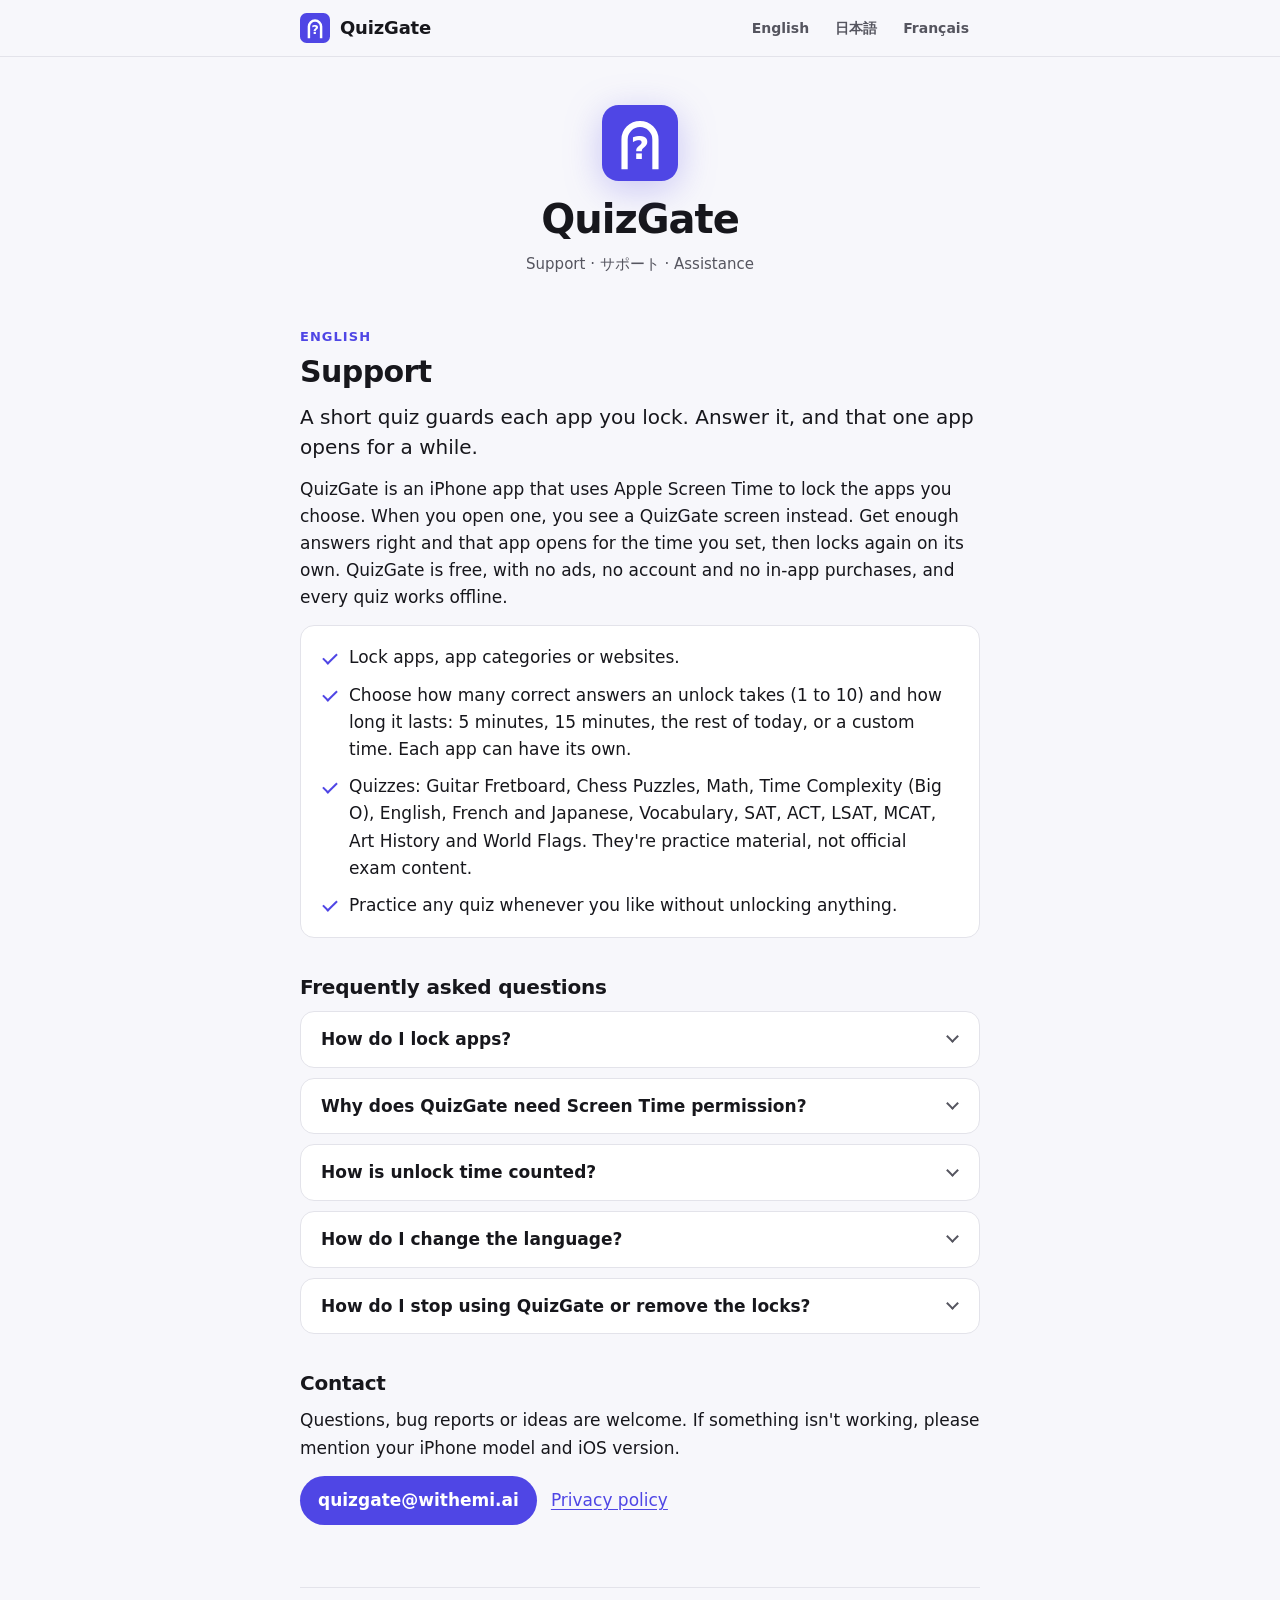
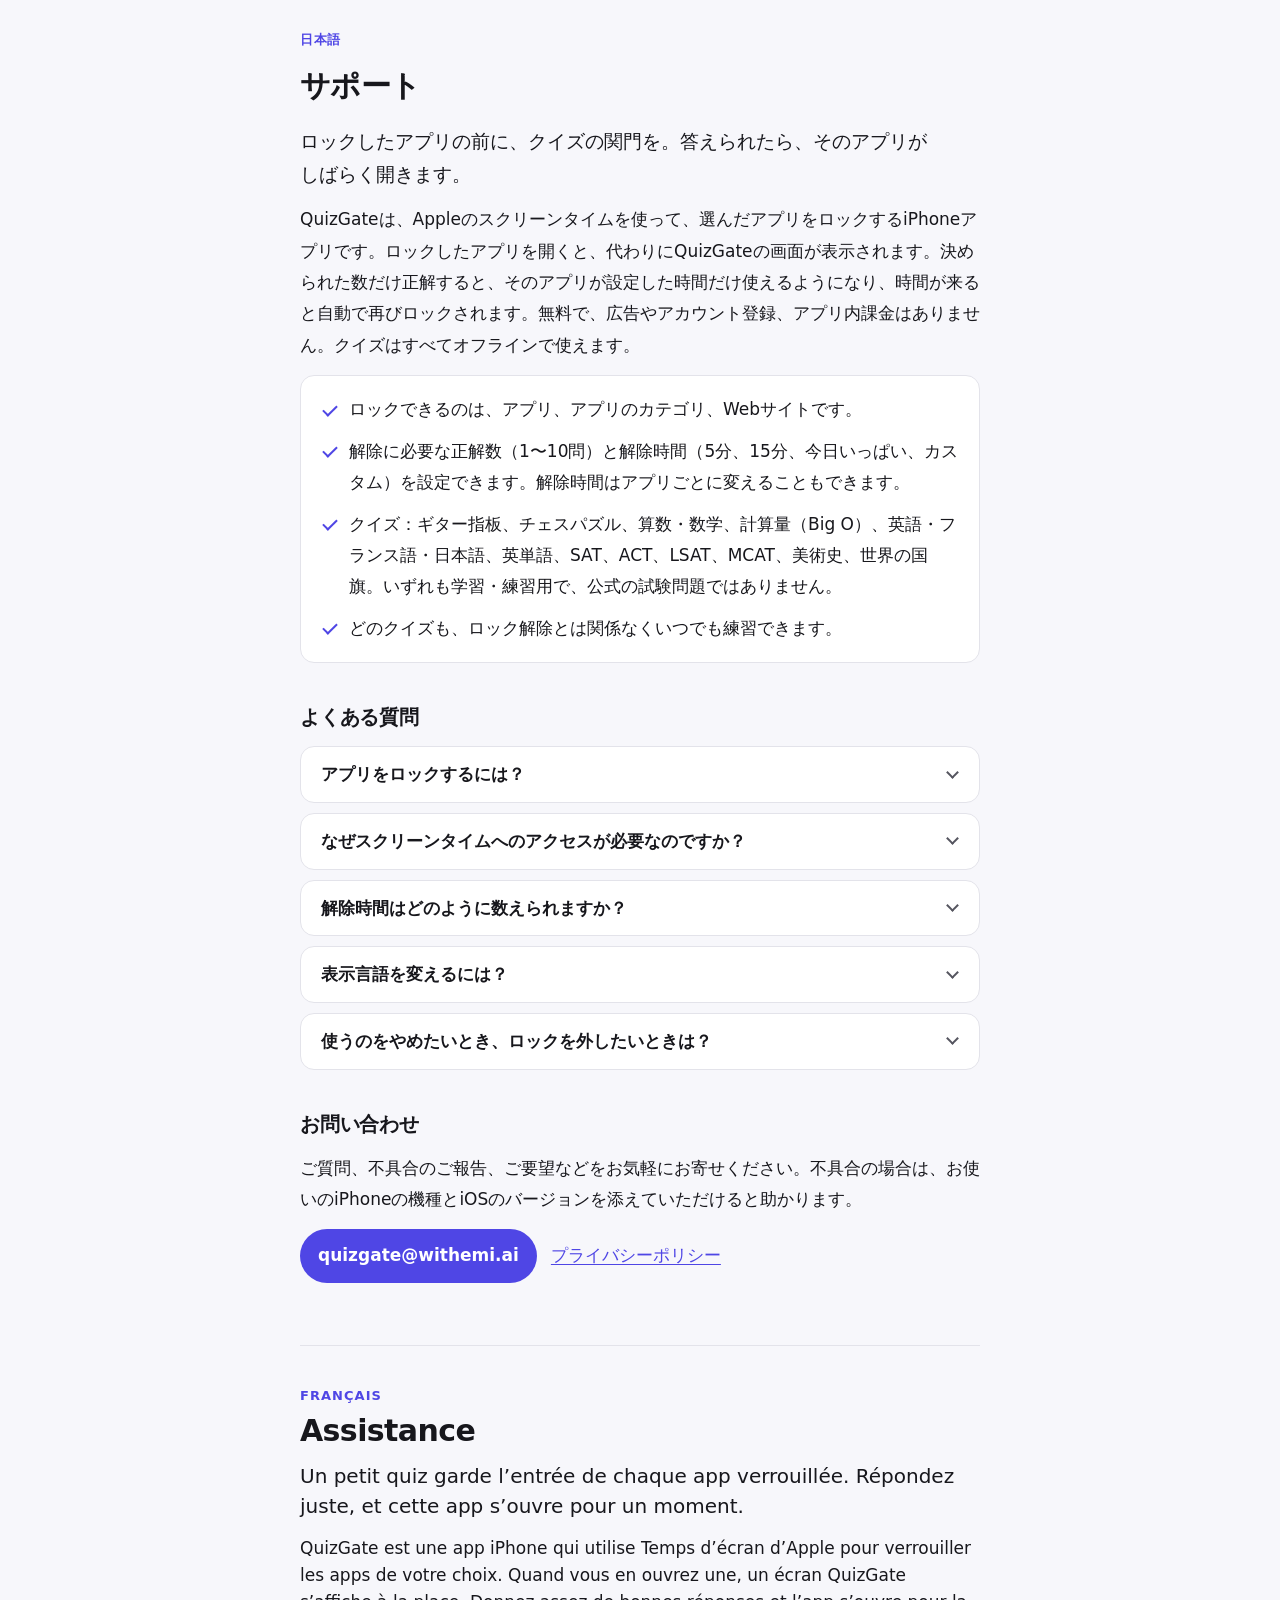
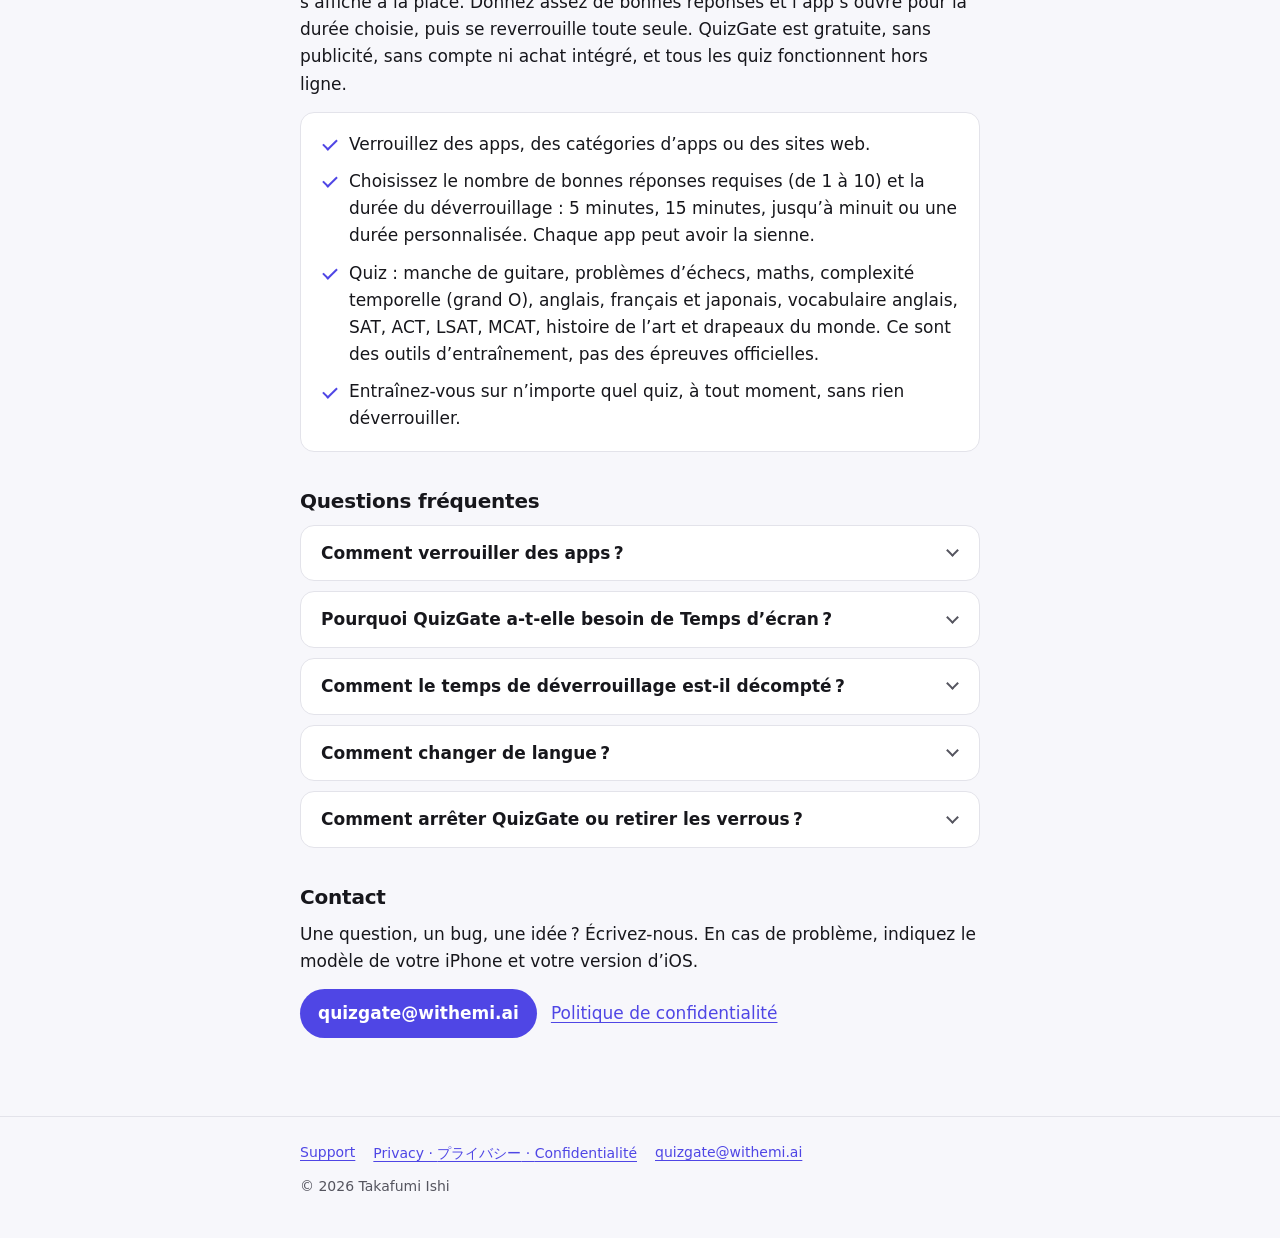
==== index.html @ fc496a9e "📝 docs(site): publish the QuizGate support page and privacy policy Co-Authored-By: Claude Opus 5.5 <" ====
<!doctype html>
<html lang="en">
<head>
  <meta charset="utf-8">
  <meta name="viewport" content="width=device-width, initial-scale=1">
  <title>QuizGate Support</title>
  <meta name="description" content="Help and contact for QuizGate, the iPhone app that locks the apps you choose until you answer a short quiz.">
  <meta name="color-scheme" content="light dark">
  <meta name="theme-color" content="#f7f7fb" media="(prefers-color-scheme: light)">
  <meta name="theme-color" content="#0d0d14" media="(prefers-color-scheme: dark)">
  <link rel="icon" href="data:image/svg+xml,%3Csvg xmlns='http://www.w3.org/2000/svg' viewBox='0 0 64 64'%3E%3Crect width='64' height='64' rx='14' fill='%234F46E5'/%3E%3Cpath d='M19 54V29a13 13 0 0 1 26 0v25' fill='none' stroke='%23fff' stroke-width='5.25'/%3E%3Ctext x='32' y='45.5' text-anchor='middle' font-family='system-ui,sans-serif' font-weight='900' font-size='27' fill='%23fff'%3E%3F%3C/text%3E%3C/svg%3E">
  <link rel="stylesheet" href="style.css">
</head>
<body>
  <header class="topbar">
    <div class="wrap topbar-inner">
      <a class="brand" href="index.html">
        <svg class="mark" viewBox="0 0 64 64" aria-hidden="true">
          <rect width="64" height="64" rx="14" fill="#4F46E5"/>
          <path d="M19 54V29a13 13 0 0 1 26 0v25" fill="none" stroke="#fff" stroke-width="5.25"/>
          <text x="32" y="45.5" text-anchor="middle" font-family="-apple-system, system-ui, sans-serif" font-weight="900" font-size="27" fill="#fff">?</text>
        </svg>
        <span>QuizGate</span>
      </a>
      <nav class="langs" aria-label="Language">
        <a href="#en" hreflang="en" lang="en">English</a>
        <a href="#ja" hreflang="ja" lang="ja">日本語</a>
        <a href="#fr" hreflang="fr" lang="fr">Français</a>
      </nav>
    </div>
  </header>

  <main class="wrap">
    <div class="hero">
      <svg class="mark" viewBox="0 0 64 64" aria-hidden="true">
        <rect width="64" height="64" rx="14" fill="#4F46E5"/>
        <path d="M19 54V29a13 13 0 0 1 26 0v25" fill="none" stroke="#fff" stroke-width="5.25"/>
        <text x="32" y="45.5" text-anchor="middle" font-family="-apple-system, system-ui, sans-serif" font-weight="900" font-size="27" fill="#fff">?</text>
      </svg>
      <h1>QuizGate</h1>
      <p>Support · <span lang="ja">サポート</span> · <span lang="fr">Assistance</span></p>
    </div>

    <!-- English -->
    <section id="en" class="lang-section" lang="en">
      <p class="eyebrow">English</p>
      <h2>Support</h2>
      <p class="lede">A short quiz guards each app you lock. Answer it, and that one app opens for a while.</p>
      <p>QuizGate is an iPhone app that uses Apple Screen Time to lock the apps you choose. When you open one, you see a QuizGate screen instead. Get enough answers right and that app opens for the time you set, then locks again on its own. QuizGate is free, with no ads, no account and no in-app purchases, and every quiz works offline.</p>
      <ul class="card facts">
        <li>Lock apps, app categories or websites.</li>
        <li>Choose how many correct answers an unlock takes (1 to 10) and how long it lasts: 5 minutes, 15 minutes, the rest of today, or a custom time. Each app can have its own.</li>
        <li>Quizzes: Guitar Fretboard, Chess Puzzles, Math, Time Complexity (Big O), English, French and Japanese, Vocabulary, SAT, ACT, LSAT, MCAT, Art History and World Flags. They're practice material, not official exam content.</li>
        <li>Practice any quiz whenever you like without unlocking anything.</li>
      </ul>

      <h3>Frequently asked questions</h3>
      <div class="faq">
        <details>
          <summary>How do I lock apps?</summary>
          <div class="answer">
            <p>Open QuizGate and allow Screen Time access when asked. Then choose the apps, categories or websites to lock, either during setup or later in QuizGate under <strong>Settings → Apps to lock</strong>.</p>
            <p>From then on, opening one of them shows a QuizGate screen with a <strong>Start Quiz</strong> button. Tapping it takes you straight to the quiz. QuizGate requires iOS 26.5 or later.</p>
          </div>
        </details>
        <details>
          <summary>Why does QuizGate need Screen Time permission?</summary>
          <div class="answer">
            <p>On iPhone, Apple's Screen Time (the Family Controls framework) is the only way one app can lock others. When you pick apps, iOS hands QuizGate opaque tokens, not a list of your apps or your browsing history. When you open a locked app or website, iOS gives the screen QuizGate shows over it that app's name or the site's domain, so QuizGate can say what's locked. During a timed unlock, iOS tells QuizGate how much of the unlock has been used. QuizGate keeps all of this on your iPhone and doesn't send it anywhere: the app has no analytics and no network code. See the <a href="privacy.html#en">privacy policy</a> for details.</p>
          </div>
        </details>
        <details>
          <summary>How is unlock time counted?</summary>
          <div class="answer">
            <p>Timed unlocks count only the minutes you actually spend in the app. A 15-minute unlock gives you 15 minutes of use, spread out however you like. When they're used up, the app locks again. Unused minutes expire at midnight. The <strong>Until midnight</strong> option runs on the clock instead.</p>
            <p>Screen Time reports use with a short delay, so an app can stay open a little past its time. To give an app its own unlock time, go to <strong>Settings → Unlock time</strong> in QuizGate.</p>
          </div>
        </details>
        <details>
          <summary>How do I change the language?</summary>
          <div class="answer">
            <p>QuizGate follows your iPhone's language: English, Japanese or French. To use a different language for QuizGate only, open the iOS Settings app and go to <strong>Apps → QuizGate → Language</strong>. The <strong>Language</strong> row in QuizGate's own Settings takes you there too.</p>
            <p>Art History, Time Complexity, Chess Puzzles and Math are translated into Japanese and French. The other quizzes stay in English because they test English or teach a language.</p>
          </div>
        </details>
        <details>
          <summary>How do I stop using QuizGate or remove the locks?</summary>
          <div class="answer">
            <p>To take a break, turn off <strong>Locking</strong> in QuizGate's Settings. Your apps open freely until you turn it back on.</p>
            <p>To stop for good, delete QuizGate. Its locks and all of its data are removed with it.</p>
          </div>
        </details>
      </div>

      <h3>Contact</h3>
      <p>Questions, bug reports or ideas are welcome. If something isn't working, please mention your iPhone model and iOS version.</p>
      <p class="contact">
        <a class="button" href="mailto:quizgate@withemi.ai?subject=QuizGate">quizgate@withemi.ai</a>
        <a href="privacy.html#en">Privacy policy</a>
      </p>
    </section>

    <!-- 日本語 -->
    <section id="ja" class="lang-section" lang="ja">
      <p class="eyebrow">日本語</p>
      <h2>サポート</h2>
      <p class="lede">ロックしたアプリの前に、クイズの関門を。答えられたら、そのアプリがしばらく開きます。</p>
      <p>QuizGateは、Appleのスクリーンタイムを使って、選んだアプリをロックするiPhoneアプリです。ロックしたアプリを開くと、代わりにQuizGateの画面が表示されます。決められた数だけ正解すると、そのアプリが設定した時間だけ使えるようになり、時間が来ると自動で再びロックされます。無料で、広告やアカウント登録、アプリ内課金はありません。クイズはすべてオフラインで使えます。</p>
      <ul class="card facts">
        <li>ロックできるのは、アプリ、アプリのカテゴリ、Webサイトです。</li>
        <li>解除に必要な正解数（1〜10問）と解除時間（5分、15分、今日いっぱい、カスタム）を設定できます。解除時間はアプリごとに変えることもできます。</li>
        <li>クイズ：ギター指板、チェスパズル、算数・数学、計算量（Big O）、英語・フランス語・日本語、英単語、SAT、ACT、LSAT、MCAT、美術史、世界の国旗。いずれも学習・練習用で、公式の試験問題ではありません。</li>
        <li>どのクイズも、ロック解除とは関係なくいつでも練習できます。</li>
      </ul>

      <h3>よくある質問</h3>
      <div class="faq">
        <details>
          <summary>アプリをロックするには？</summary>
          <div class="answer">
            <p>QuizGateを開き、スクリーンタイムへのアクセスを許可してください。そのうえで、初回の設定中か、あとからQuizGateの<strong>「設定」→「ロックするアプリ」</strong>で、ロックしたいアプリ・カテゴリ・Webサイトを選びます。</p>
            <p>以降、そのアプリを開くとQuizGateの画面が表示されます。<strong>「クイズを始める」</strong>をタップすると、そのままクイズが開きます。QuizGateはiOS 26.5以降に対応しています。</p>
          </div>
        </details>
        <details>
          <summary>なぜスクリーンタイムへのアクセスが必要なのですか？</summary>
          <div class="answer">
            <p>iPhoneでほかのアプリをロックするには、Appleのスクリーンタイム（Family Controls）を使うしかありません。アプリを選ぶと、iOSはアプリの一覧や閲覧履歴ではなく、中身の分からない識別用のトークンをQuizGateに渡します。ロックしたアプリやWebサイトを開いたときは、何がロックされているかを表示できるよう、iOSがそのアプリ名やサイトのドメインを、QuizGateが表示する画面に渡します。また時間指定の解除中は、解除時間のうちどれだけ使ったかをiOSがQuizGateに知らせます。これらの情報はすべてiPhoneの中に保存され、QuizGateがどこかへ送信することはありません。アナリティクスも、ネットワーク通信を行うコードも含まれていません。詳しくは<a href="privacy.html#ja">プライバシーポリシー</a>をご覧ください。</p>
          </div>
        </details>
        <details>
          <summary>解除時間はどのように数えられますか？</summary>
          <div class="answer">
            <p>時間指定の解除では、実際にアプリを使っている間だけ時間が減ります。15分なら、何回かに分けて使っても合計15分です。使い切るとアプリは再びロックされます。使わなかった時間は午前0時に失効します。「今日いっぱい」を選んだ場合は、時計どおり午前0時まで使えます。</p>
            <p>スクリーンタイムが利用時間を反映するまでには少し遅れがあるため、設定した時間を少し過ぎてからロックされることがあります。アプリごとの解除時間は、QuizGateの<strong>「設定」→「ロック解除時間」</strong>で変更できます。</p>
          </div>
        </details>
        <details>
          <summary>表示言語を変えるには？</summary>
          <div class="answer">
            <p>QuizGateはiPhoneの言語（日本語・英語・フランス語）で表示されます。QuizGateだけ別の言語にしたい場合は、iPhoneの「設定」アプリで<strong>「アプリ」→「QuizGate」→「言語」</strong>を開いて変更してください。QuizGateの「設定」にある<strong>「言語」</strong>からも開けます。</p>
            <p>美術史、計算量、チェスパズル、算数・数学は日本語とフランス語にも対応しています。そのほかのクイズは、英語力を問うものや語学を学ぶものなので、英語のままです。</p>
          </div>
        </details>
        <details>
          <summary>使うのをやめたいとき、ロックを外したいときは？</summary>
          <div class="answer">
            <p>一時的に止めたいときは、QuizGateの「設定」で<strong>「ロックを有効にする」</strong>をオフにしてください。再びオンにするまで、アプリは自由に開けます。</p>
            <p>完全にやめる場合は、QuizGateを削除してください。ロックも、アプリのデータもすべて一緒に消えます。</p>
          </div>
        </details>
      </div>

      <h3>お問い合わせ</h3>
      <p>ご質問、不具合のご報告、ご要望などをお気軽にお寄せください。不具合の場合は、お使いのiPhoneの機種とiOSのバージョンを添えていただけると助かります。</p>
      <p class="contact">
        <a class="button" href="mailto:quizgate@withemi.ai?subject=QuizGate">quizgate@withemi.ai</a>
        <a href="privacy.html#ja">プライバシーポリシー</a>
      </p>
    </section>

    <!-- Français -->
    <section id="fr" class="lang-section" lang="fr">
      <p class="eyebrow">Français</p>
      <h2>Assistance</h2>
      <p class="lede">Un petit quiz garde l’entrée de chaque app verrouillée. Répondez juste, et cette app s’ouvre pour un moment.</p>
      <p>QuizGate est une app iPhone qui utilise Temps d’écran d’Apple pour verrouiller les apps de votre choix. Quand vous en ouvrez une, un écran QuizGate s’affiche à la place. Donnez assez de bonnes réponses et l’app s’ouvre pour la durée choisie, puis se reverrouille toute seule. QuizGate est gratuite, sans publicité, sans compte ni achat intégré, et tous les quiz fonctionnent hors ligne.</p>
      <ul class="card facts">
        <li>Verrouillez des apps, des catégories d’apps ou des sites web.</li>
        <li>Choisissez le nombre de bonnes réponses requises (de 1 à 10) et la durée du déverrouillage : 5 minutes, 15 minutes, jusqu’à minuit ou une durée personnalisée. Chaque app peut avoir la sienne.</li>
        <li>Quiz : manche de guitare, problèmes d’échecs, maths, complexité temporelle (grand O), anglais, français et japonais, vocabulaire anglais, SAT, ACT, LSAT, MCAT, histoire de l’art et drapeaux du monde. Ce sont des outils d’entraînement, pas des épreuves officielles.</li>
        <li>Entraînez-vous sur n’importe quel quiz, à tout moment, sans rien déverrouiller.</li>
      </ul>

      <h3>Questions fréquentes</h3>
      <div class="faq">
        <details>
          <summary>Comment verrouiller des apps ?</summary>
          <div class="answer">
            <p>Ouvrez QuizGate et autorisez l’accès à Temps d’écran lorsque l’app vous le demande. Choisissez ensuite les apps, catégories ou sites web à verrouiller, pendant la configuration ou plus tard dans QuizGate, sous <strong>Réglages → Apps à verrouiller</strong>.</p>
            <p>Dès lors, ouvrir l’une d’elles affiche un écran QuizGate avec un bouton <strong>Commencer le quiz</strong>. Il vous mène directement au quiz. QuizGate nécessite iOS 26.5 ou version ultérieure.</p>
          </div>
        </details>
        <details>
          <summary>Pourquoi QuizGate a-t-elle besoin de Temps d’écran ?</summary>
          <div class="answer">
            <p>Sur iPhone, seul Temps d’écran d’Apple (le framework Family Controls) permet à une app d’en verrouiller d’autres. Quand vous choisissez des apps, iOS transmet à QuizGate des jetons opaques, et non la liste de vos apps ni votre historique de navigation. Quand vous ouvrez une app ou un site verrouillé, iOS fournit le nom de l’app ou le domaine du site à l’écran que QuizGate affiche par-dessus, afin que QuizGate puisse indiquer ce qui est verrouillé. Pendant un déverrouillage minuté, iOS indique à QuizGate quelle part du temps accordé a été utilisée. QuizGate conserve tout cela sur votre iPhone et ne l’envoie nulle part : l’app n’intègre ni mesure d’audience ni code réseau. Pour en savoir plus, consultez la <a href="privacy.html#fr">politique de confidentialité</a>.</p>
          </div>
        </details>
        <details>
          <summary>Comment le temps de déverrouillage est-il décompté ?</summary>
          <div class="answer">
            <p>Pour un déverrouillage minuté, seules les minutes réellement passées dans l’app comptent. Quinze minutes, ce sont quinze minutes d’utilisation, réparties comme vous voulez. Une fois épuisées, l’app se reverrouille. Les minutes non utilisées expirent à minuit, et l’option « Jusqu’à minuit » dure tout simplement jusqu’à minuit.</p>
            <p>Temps d’écran signale l’utilisation avec un léger décalage : une app peut donc rester ouverte un peu au-delà de sa durée. Pour donner à une app sa propre durée, allez dans QuizGate, sous <strong>Réglages → Durée de déverrouillage</strong>.</p>
          </div>
        </details>
        <details>
          <summary>Comment changer de langue ?</summary>
          <div class="answer">
            <p>QuizGate suit la langue de votre iPhone : français, anglais ou japonais. Pour utiliser une autre langue dans QuizGate uniquement, ouvrez l’app Réglages d’iOS, puis <strong>Apps → QuizGate → Langue</strong>. La ligne <strong>Langue</strong> des réglages de QuizGate vous y mène aussi.</p>
            <p>Les quiz d’histoire de l’art, de complexité temporelle, d’échecs et de maths sont traduits en français et en japonais. Les autres restent en anglais, car ils évaluent l’anglais ou enseignent une langue.</p>
          </div>
        </details>
        <details>
          <summary>Comment arrêter QuizGate ou retirer les verrous ?</summary>
          <div class="answer">
            <p>Pour faire une pause, désactivez <strong>Verrouillage activé</strong> dans les réglages de QuizGate. Vos apps s’ouvrent librement jusqu’à ce que vous le réactiviez.</p>
            <p>Pour arrêter définitivement, supprimez QuizGate : les verrous et toutes les données de l’app disparaissent avec elle.</p>
          </div>
        </details>
      </div>

      <h3>Contact</h3>
      <p>Une question, un bug, une idée ? Écrivez-nous. En cas de problème, indiquez le modèle de votre iPhone et votre version d’iOS.</p>
      <p class="contact">
        <a class="button" href="mailto:quizgate@withemi.ai?subject=QuizGate">quizgate@withemi.ai</a>
        <a href="privacy.html#fr">Politique de confidentialité</a>
      </p>
    </section>
  </main>

  <footer class="site-footer">
    <div class="wrap">
      <nav aria-label="Site">
        <a href="index.html">Support</a>
        <a href="privacy.html">Privacy · <span lang="ja">プライバシー</span> · <span lang="fr">Confidentialité</span></a>
        <a href="mailto:quizgate@withemi.ai?subject=QuizGate">quizgate@withemi.ai</a>
      </nav>
      <p>© 2026 Takafumi Ishi</p>
    </div>
  </footer>
</body>
</html>
---- style.css ----
/* QuizGate site: shared styles. No external requests. */

:root {
  color-scheme: light dark;
  --bg: #f7f7fb;
  --surface: #ffffff;
  --ink: #17171c;
  --muted: #55555f;
  --line: #e3e3ea;
  --accent: #4f46e5;
  --accent-strong: #4338ca;
  --accent-soft: #eef0ff;
  --on-accent: #ffffff;
  --radius: 14px;
  --font: -apple-system, BlinkMacSystemFont, "Segoe UI", system-ui, Roboto,
    "Helvetica Neue", Arial, sans-serif;
  --font-ja: -apple-system, BlinkMacSystemFont, "Hiragino Sans",
    "Hiragino Kaku Gothic ProN", "Noto Sans JP", "Yu Gothic UI", "Yu Gothic",
    Meiryo, system-ui, sans-serif;
}

@media (prefers-color-scheme: dark) {
  :root {
    --bg: #0d0d14;
    --surface: #16161f;
    --ink: #f2f2f6;
    --muted: #a5a5b2;
    --line: #2a2a36;
    --accent: #8b8cf8;
    --accent-strong: #a5a6fb;
    --accent-soft: #1f1d45;
    --on-accent: #0d0d14;
  }
}

*,
*::before,
*::after {
  box-sizing: border-box;
}

html {
  -webkit-text-size-adjust: 100%;
  text-size-adjust: 100%;
}

@media (prefers-reduced-motion: no-preference) {
  html {
    scroll-behavior: smooth;
  }
}

body {
  margin: 0;
  background: var(--bg);
  color: var(--ink);
  font-family: var(--font);
  font-size: 17px;
  line-height: 1.6;
}

:lang(ja) {
  font-family: var(--font-ja);
  line-height: 1.85;
  line-break: strict;
}

h2:lang(ja),
h3:lang(ja),
.lede:lang(ja),
.faq summary:lang(ja) {
  word-break: auto-phrase;
}

a {
  color: var(--accent);
  text-underline-offset: 0.18em;
}

a:hover {
  color: var(--accent-strong);
}

a:focus-visible,
summary:focus-visible {
  outline: 3px solid var(--accent);
  outline-offset: 3px;
  border-radius: 6px;
}

.wrap {
  max-width: 720px;
  margin: 0 auto;
  padding: 0 20px;
}

/* Top bar with the language jump menu */

.topbar {
  position: sticky;
  top: 0;
  z-index: 10;
  background: color-mix(in srgb, var(--bg) 86%, transparent);
  -webkit-backdrop-filter: saturate(1.6) blur(14px);
  backdrop-filter: saturate(1.6) blur(14px);
  border-bottom: 1px solid var(--line);
}

.topbar-inner {
  display: flex;
  flex-wrap: wrap;
  align-items: center;
  justify-content: space-between;
  gap: 8px 16px;
  min-height: 56px;
  padding-top: 8px;
  padding-bottom: 8px;
}

.brand {
  display: inline-flex;
  align-items: center;
  gap: 10px;
  color: var(--ink);
  font-weight: 700;
  font-size: 18px;
  letter-spacing: -0.01em;
  text-decoration: none;
}

.brand:hover {
  color: var(--ink);
}

.mark {
  display: block;
  flex: none;
  width: 30px;
  height: 30px;
}

.langs {
  display: flex;
  gap: 4px;
  font-size: 14px;
}

.langs a {
  display: inline-block;
  padding: 6px 11px;
  border-radius: 999px;
  color: var(--muted);
  text-decoration: none;
  font-weight: 600;
  line-height: 1.3;
}

.langs a:hover {
  background: var(--accent-soft);
  color: var(--accent);
}

/* Hero */

.hero {
  padding: 48px 0 8px;
  text-align: center;
}

.hero .mark {
  width: 76px;
  height: 76px;
  margin: 0 auto 16px;
  filter: drop-shadow(0 8px 18px rgb(79 70 229 / 0.28));
}

.hero h1 {
  margin: 0;
  font-size: 40px;
  line-height: 1.1;
  letter-spacing: -0.025em;
}

.hero p {
  margin: 10px 0 0;
  color: var(--muted);
  font-size: 15px;
}

/* Language sections */

.lang-section {
  padding: 40px 0 8px;
  scroll-margin-top: 72px;
}

.lang-section + .lang-section {
  border-top: 1px solid var(--line);
  margin-top: 40px;
}

.eyebrow {
  margin: 0 0 6px;
  color: var(--accent);
  font-size: 13px;
  font-weight: 700;
  letter-spacing: 0.08em;
  text-transform: uppercase;
}

.eyebrow:lang(ja) {
  letter-spacing: 0.04em;
}

h2 {
  margin: 0 0 12px;
  font-size: 30px;
  line-height: 1.2;
  letter-spacing: -0.02em;
}

h3 {
  margin: 36px 0 10px;
  font-size: 20px;
  line-height: 1.35;
  letter-spacing: -0.01em;
}

p,
ul,
ol {
  margin: 0 0 14px;
}

ul,
ol {
  padding-left: 1.3em;
}

li + li {
  margin-top: 6px;
}

.lede {
  font-size: 20px;
  line-height: 1.5;
  color: var(--ink);
  font-weight: 500;
}

.lede:lang(ja) {
  font-size: 19px;
  line-height: 1.7;
}

.muted {
  color: var(--muted);
}

.date {
  color: var(--muted);
  font-size: 15px;
}

/* Cards */

.card {
  background: var(--surface);
  border: 1px solid var(--line);
  border-radius: var(--radius);
  padding: 18px 20px;
  margin: 0 0 14px;
}

.card > :last-child {
  margin-bottom: 0;
}

.summary {
  background: var(--accent-soft);
  border-color: transparent;
}

.facts {
  list-style: none;
  padding: 0;
  display: grid;
  gap: 10px;
}

.card.facts {
  padding: 18px 20px;
}

.facts li {
  position: relative;
  margin: 0;
  padding-left: 28px;
}

.facts li::before {
  content: "";
  position: absolute;
  left: 2px;
  top: 0.5em;
  width: 14px;
  height: 8px;
  border-left: 2.5px solid var(--accent);
  border-bottom: 2.5px solid var(--accent);
  transform: rotate(-45deg);
}

.facts li:lang(ja)::before {
  top: 0.62em;
}

/* FAQ */

.faq {
  display: grid;
  gap: 10px;
  margin-bottom: 14px;
}

.faq details {
  background: var(--surface);
  border: 1px solid var(--line);
  border-radius: var(--radius);
}

.faq summary {
  position: relative;
  cursor: pointer;
  list-style: none;
  padding: 15px 48px 15px 20px;
  font-weight: 600;
  line-height: 1.45;
}

.faq summary::-webkit-details-marker {
  display: none;
}

.faq summary::after {
  content: "";
  position: absolute;
  right: 22px;
  top: 50%;
  width: 9px;
  height: 9px;
  margin-top: -7px;
  border-right: 2px solid var(--muted);
  border-bottom: 2px solid var(--muted);
  transform: rotate(45deg);
}

.faq details[open] summary::after {
  margin-top: -2px;
  transform: rotate(-135deg);
}

.faq .answer {
  padding: 0 20px 4px;
  color: var(--ink);
}

.faq details[open] summary {
  padding-bottom: 8px;
}

/* Contact */

.contact {
  display: flex;
  flex-wrap: wrap;
  align-items: center;
  gap: 10px 14px;
}

.button {
  display: inline-block;
  padding: 11px 18px;
  border-radius: 999px;
  background: var(--accent);
  color: var(--on-accent);
  font-weight: 600;
  text-decoration: none;
  overflow-wrap: anywhere;
}

.button:hover {
  background: var(--accent-strong);
  color: var(--on-accent);
}

/* Footer */

.site-footer {
  margin-top: 56px;
  padding: 24px 0 40px;
  border-top: 1px solid var(--line);
  color: var(--muted);
  font-size: 14px;
}

.site-footer nav {
  display: flex;
  flex-wrap: wrap;
  gap: 6px 18px;
  margin-bottom: 8px;
}

.site-footer p {
  margin: 0;
}

@media (max-width: 480px) {
  body {
    font-size: 16px;
  }

  .wrap {
    padding: 0 16px;
  }

  .hero {
    padding-top: 36px;
  }

  .hero h1 {
    font-size: 34px;
  }

  h2 {
    font-size: 26px;
  }

  .lede {
    font-size: 18px;
  }

  .lede:lang(ja) {
    font-size: 17px;
  }

  .topbar-inner {
    gap: 8px;
  }

  .brand {
    gap: 8px;
    font-size: 17px;
  }

  .topbar .mark {
    width: 28px;
    height: 28px;
  }

  .langs {
    gap: 2px;
    font-size: 13px;
  }

  .langs a {
    padding: 6px 7px;
  }
}
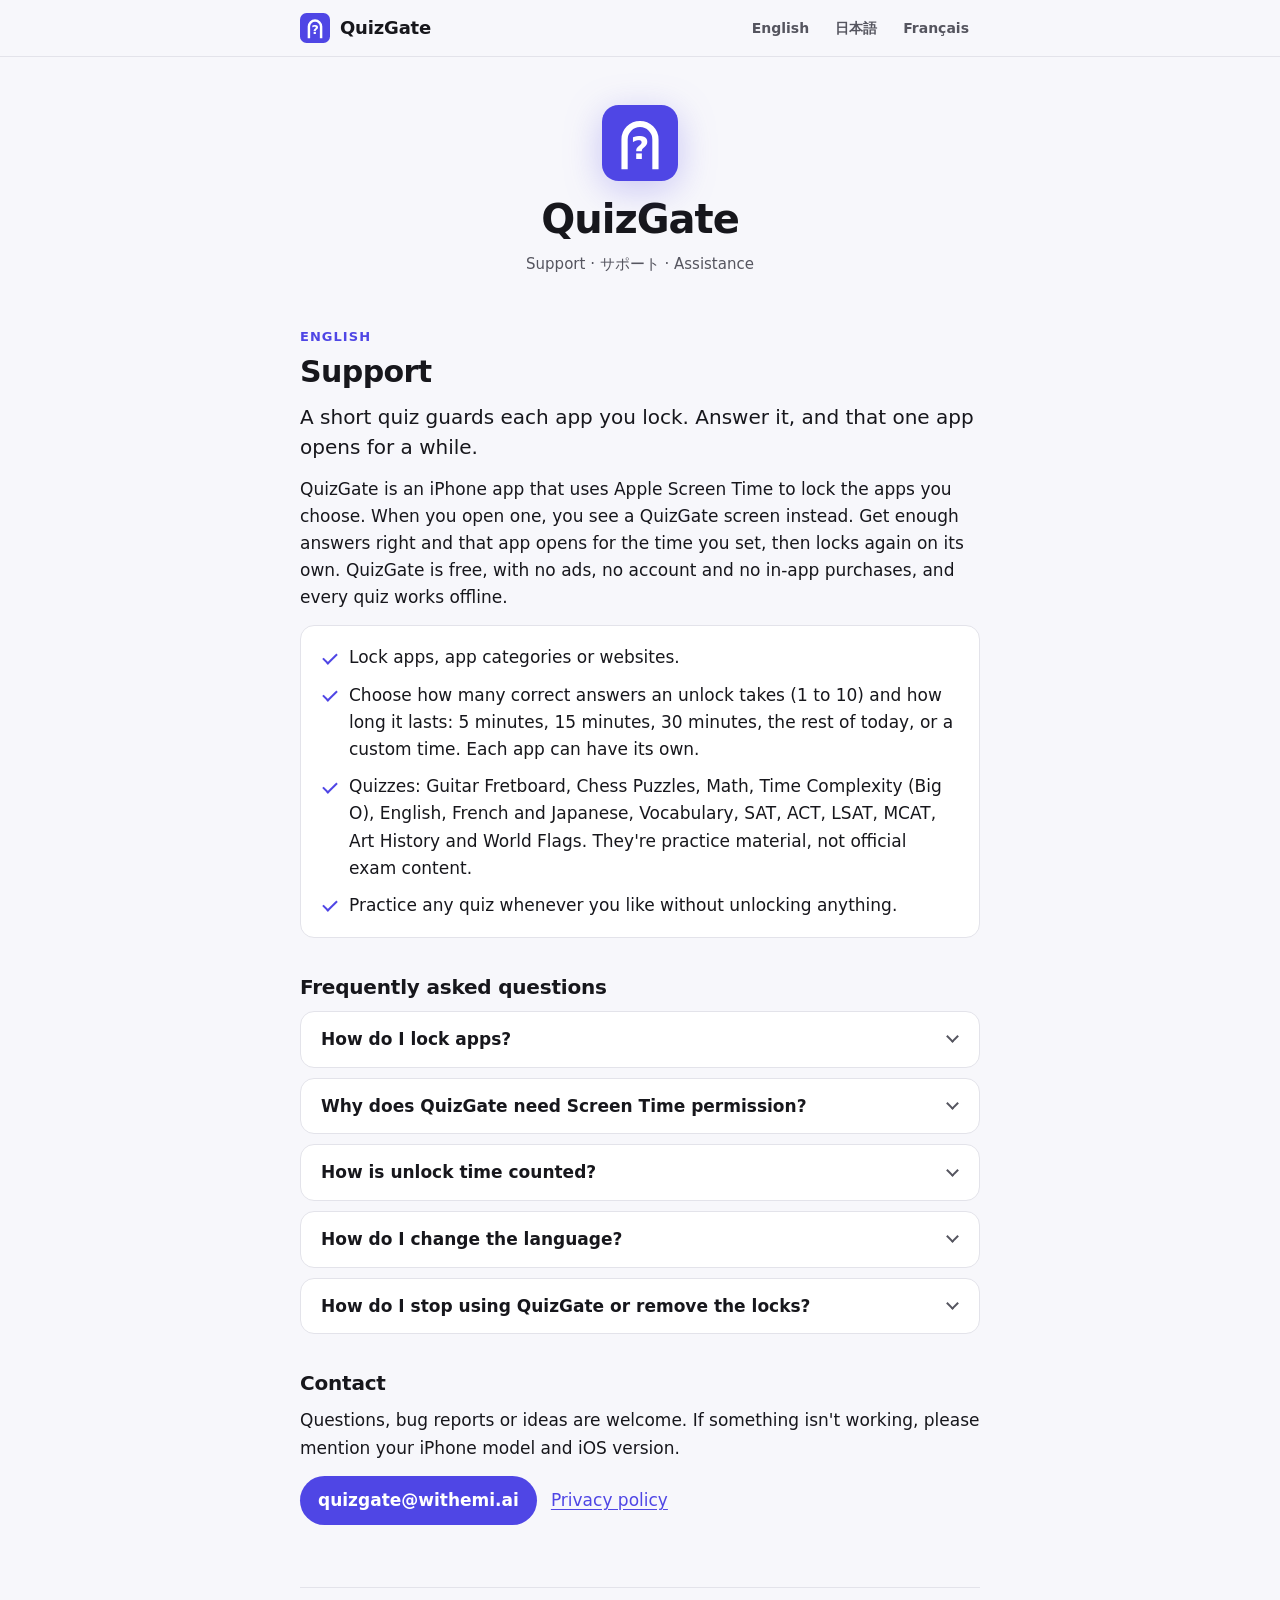
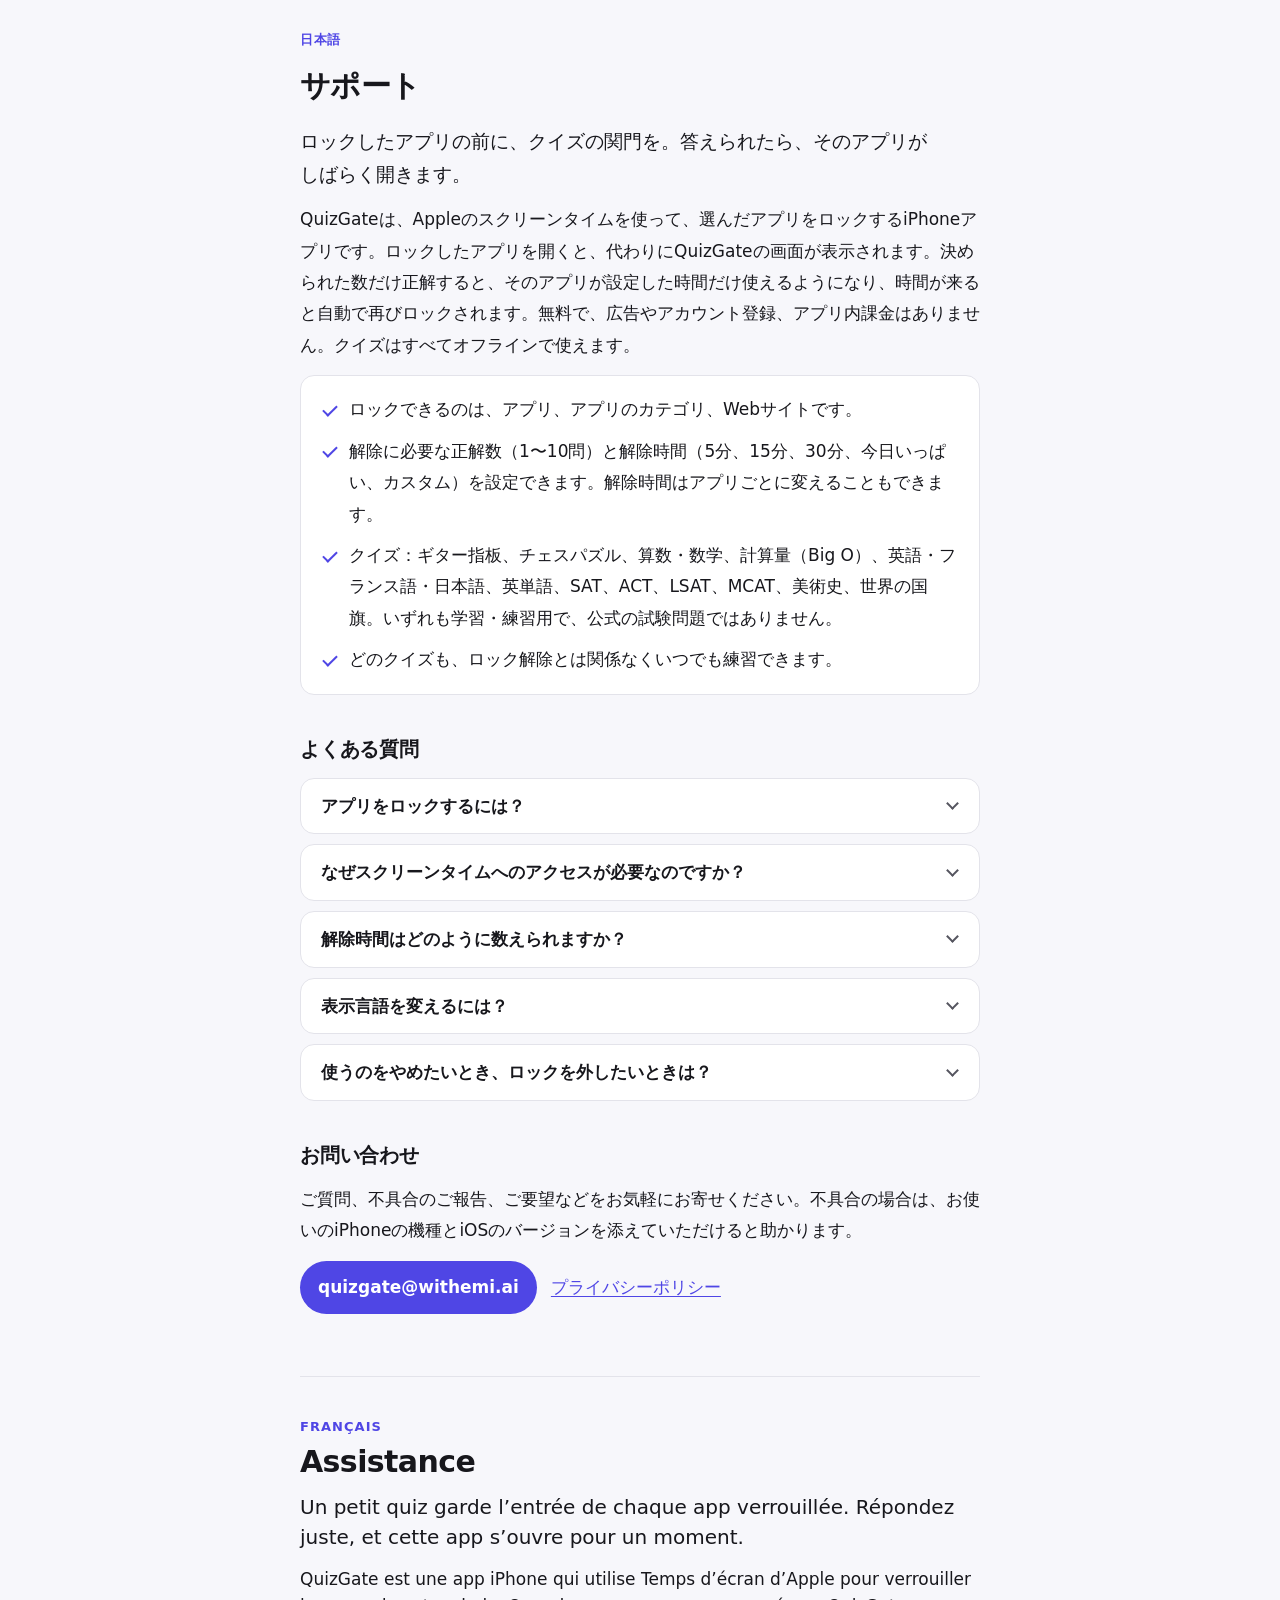
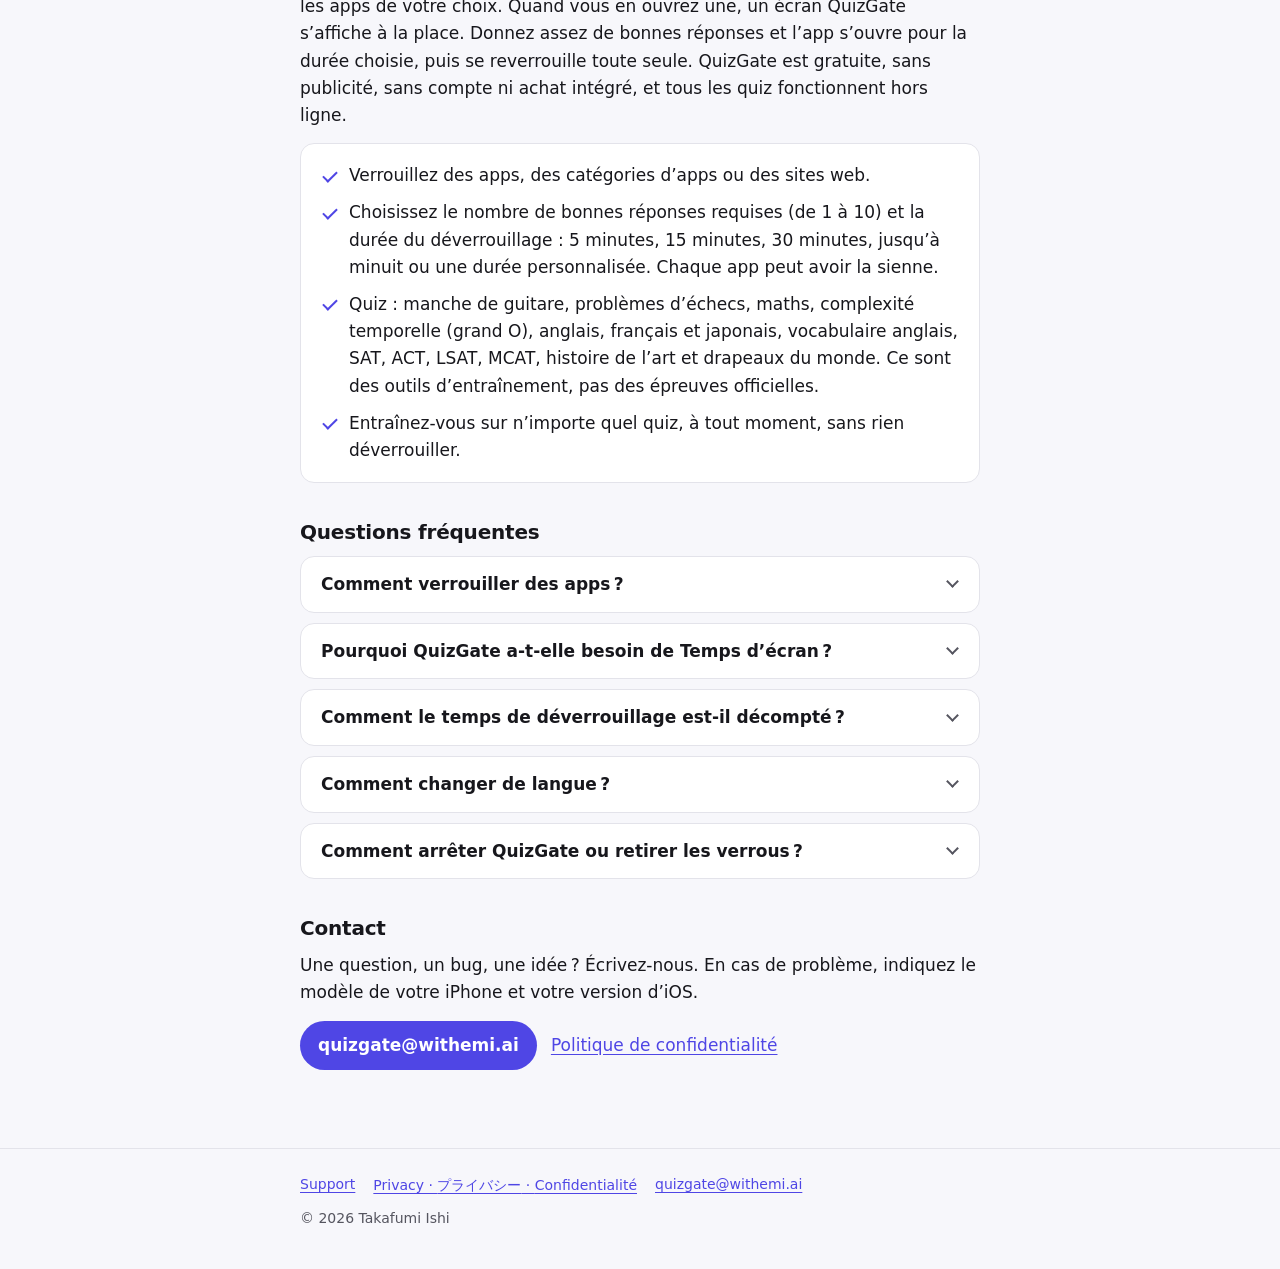
==== commit 1799ce2d: "📝 docs(site): add the 30-minute unlock preset Co-Authored-By: Claude Opus 5.5 <noreply@anthropic.com" ====
--- a/index.html
+++ b/index.html
@@ -49,7 +49,7 @@
       <p>QuizGate is an iPhone app that uses Apple Screen Time to lock the apps you choose. When you open one, you see a QuizGate screen instead. Get enough answers right and that app opens for the time you set, then locks again on its own. QuizGate is free, with no ads, no account and no in-app purchases, and every quiz works offline.</p>
       <ul class="card facts">
         <li>Lock apps, app categories or websites.</li>
-        <li>Choose how many correct answers an unlock takes (1 to 10) and how long it lasts: 5 minutes, 15 minutes, the rest of today, or a custom time. Each app can have its own.</li>
+        <li>Choose how many correct answers an unlock takes (1 to 10) and how long it lasts: 5 minutes, 15 minutes, 30 minutes, the rest of today, or a custom time. Each app can have its own.</li>
         <li>Quizzes: Guitar Fretboard, Chess Puzzles, Math, Time Complexity (Big O), English, French and Japanese, Vocabulary, SAT, ACT, LSAT, MCAT, Art History and World Flags. They're practice material, not official exam content.</li>
         <li>Practice any quiz whenever you like without unlocking anything.</li>
       </ul>
@@ -108,7 +108,7 @@
       <p>QuizGateは、Appleのスクリーンタイムを使って、選んだアプリをロックするiPhoneアプリです。ロックしたアプリを開くと、代わりにQuizGateの画面が表示されます。決められた数だけ正解すると、そのアプリが設定した時間だけ使えるようになり、時間が来ると自動で再びロックされます。無料で、広告やアカウント登録、アプリ内課金はありません。クイズはすべてオフラインで使えます。</p>
       <ul class="card facts">
         <li>ロックできるのは、アプリ、アプリのカテゴリ、Webサイトです。</li>
-        <li>解除に必要な正解数（1〜10問）と解除時間（5分、15分、今日いっぱい、カスタム）を設定できます。解除時間はアプリごとに変えることもできます。</li>
+        <li>解除に必要な正解数（1〜10問）と解除時間（5分、15分、30分、今日いっぱい、カスタム）を設定できます。解除時間はアプリごとに変えることもできます。</li>
         <li>クイズ：ギター指板、チェスパズル、算数・数学、計算量（Big O）、英語・フランス語・日本語、英単語、SAT、ACT、LSAT、MCAT、美術史、世界の国旗。いずれも学習・練習用で、公式の試験問題ではありません。</li>
         <li>どのクイズも、ロック解除とは関係なくいつでも練習できます。</li>
       </ul>
@@ -167,7 +167,7 @@
       <p>QuizGate est une app iPhone qui utilise Temps d’écran d’Apple pour verrouiller les apps de votre choix. Quand vous en ouvrez une, un écran QuizGate s’affiche à la place. Donnez assez de bonnes réponses et l’app s’ouvre pour la durée choisie, puis se reverrouille toute seule. QuizGate est gratuite, sans publicité, sans compte ni achat intégré, et tous les quiz fonctionnent hors ligne.</p>
       <ul class="card facts">
         <li>Verrouillez des apps, des catégories d’apps ou des sites web.</li>
-        <li>Choisissez le nombre de bonnes réponses requises (de 1 à 10) et la durée du déverrouillage : 5 minutes, 15 minutes, jusqu’à minuit ou une durée personnalisée. Chaque app peut avoir la sienne.</li>
+        <li>Choisissez le nombre de bonnes réponses requises (de 1 à 10) et la durée du déverrouillage : 5 minutes, 15 minutes, 30 minutes, jusqu’à minuit ou une durée personnalisée. Chaque app peut avoir la sienne.</li>
         <li>Quiz : manche de guitare, problèmes d’échecs, maths, complexité temporelle (grand O), anglais, français et japonais, vocabulaire anglais, SAT, ACT, LSAT, MCAT, histoire de l’art et drapeaux du monde. Ce sont des outils d’entraînement, pas des épreuves officielles.</li>
         <li>Entraînez-vous sur n’importe quel quiz, à tout moment, sans rien déverrouiller.</li>
       </ul>
